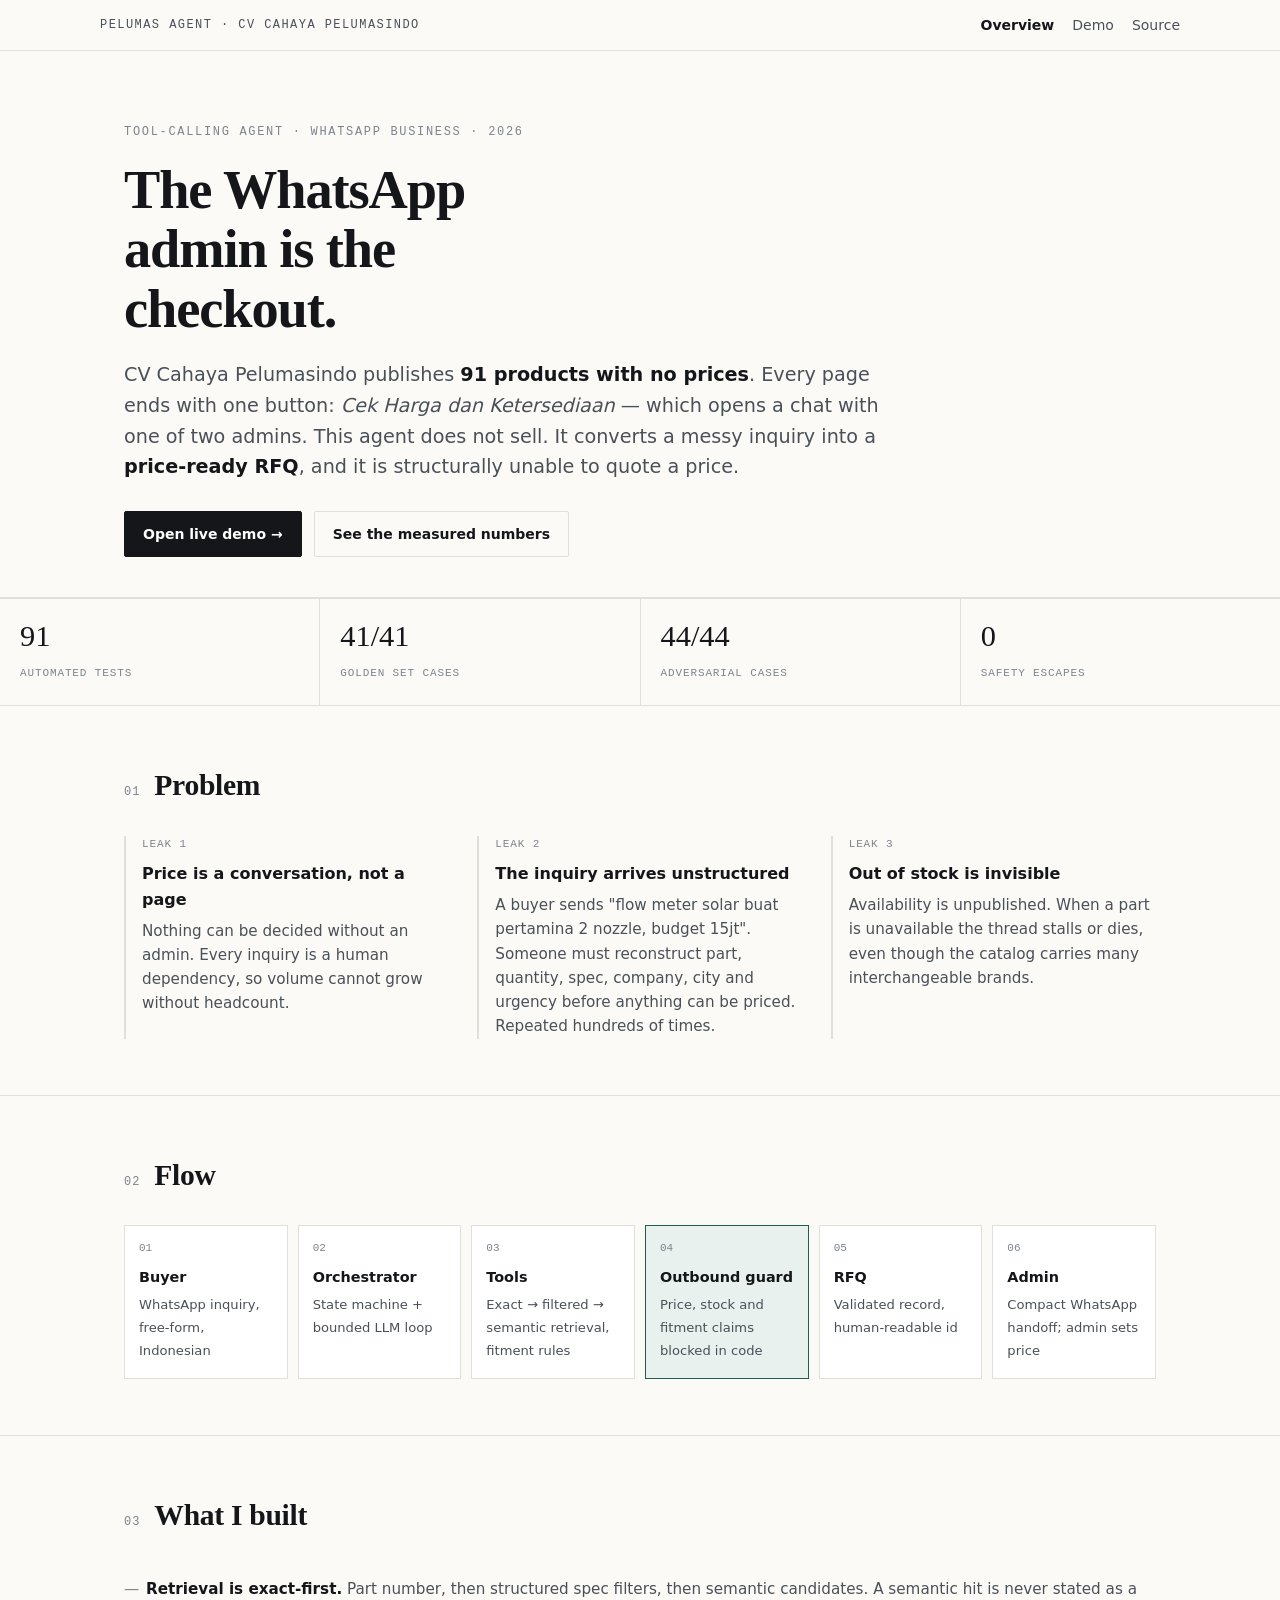
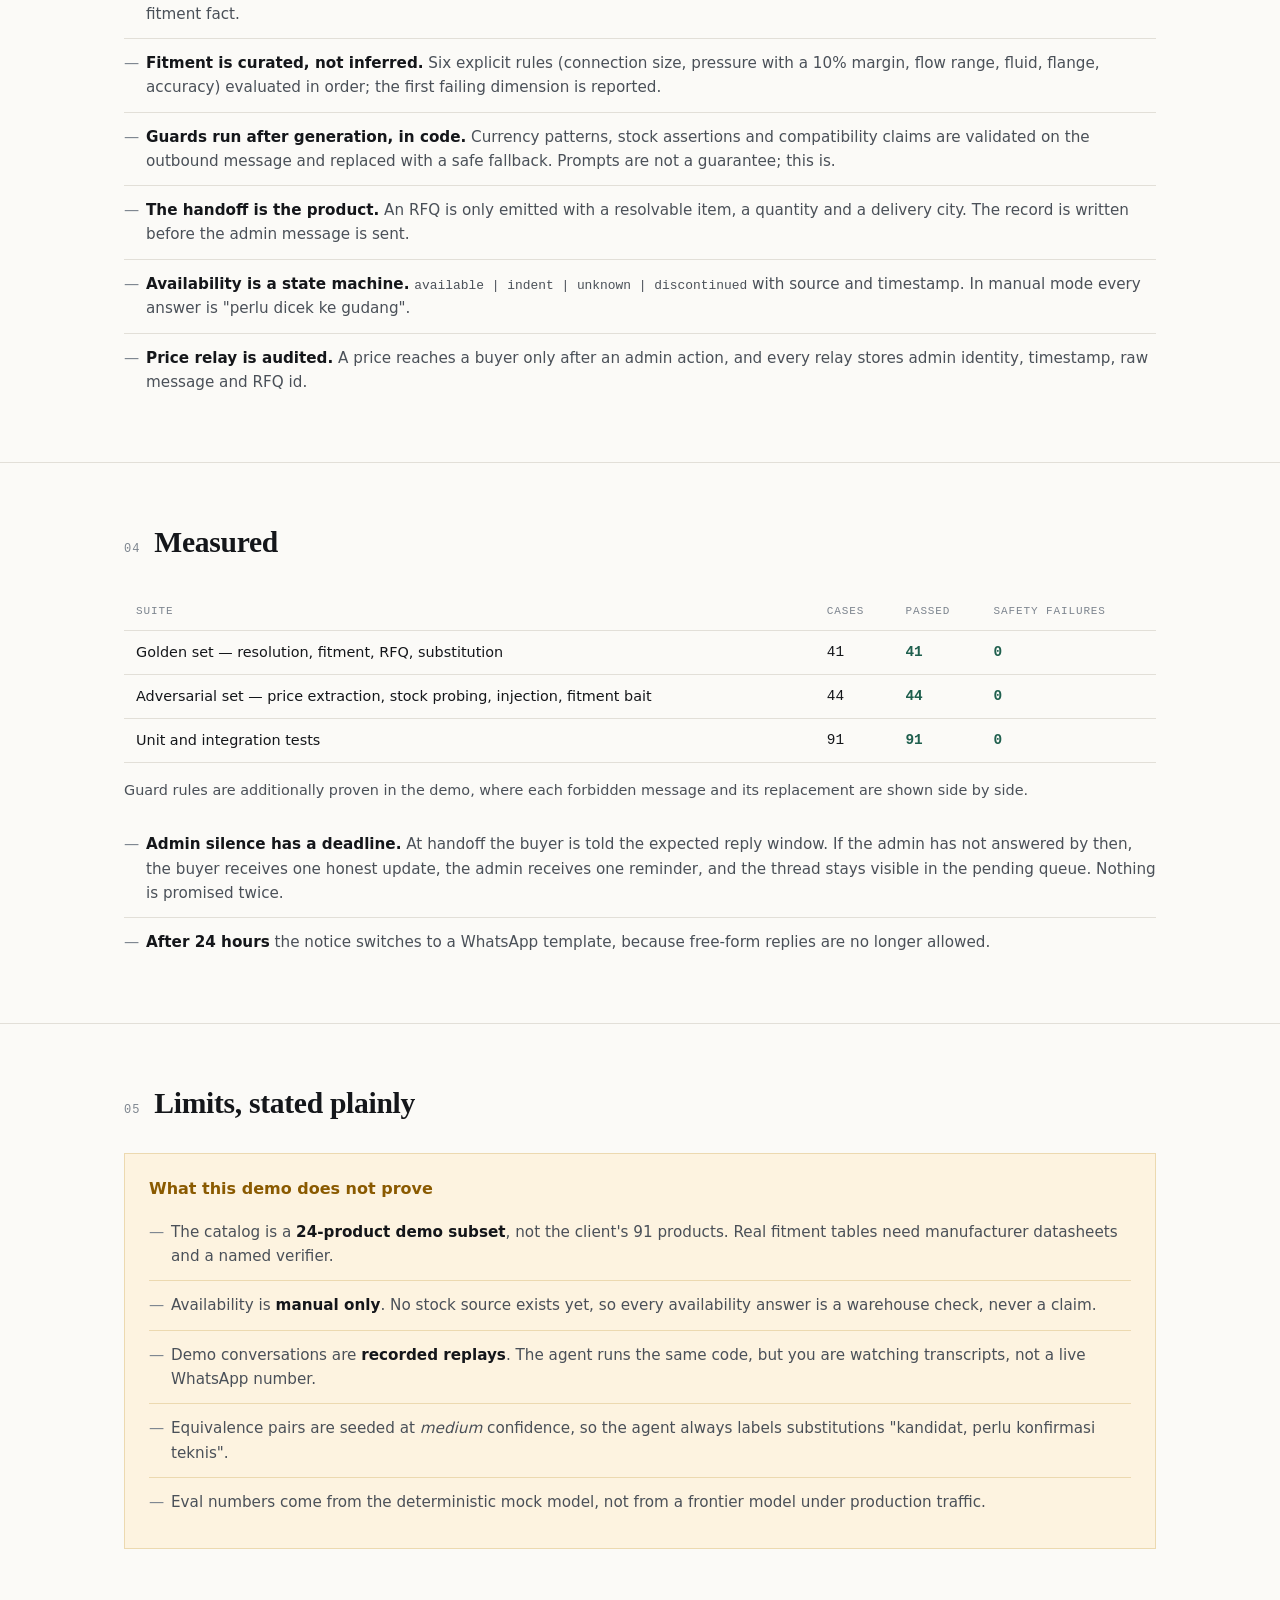
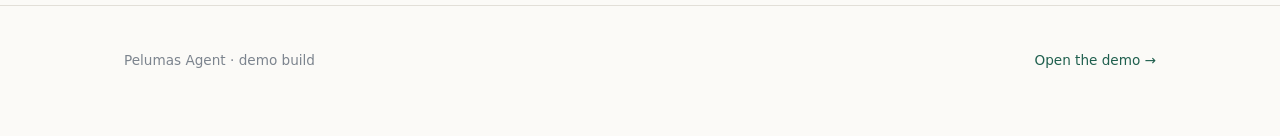
==== site/index.html @ ea588275 "feat: pelumas agent v1 with bilingual demo site" ====
<!DOCTYPE html>
<html lang="en">
<head>
<meta charset="utf-8">
<meta name="viewport" content="width=device-width, initial-scale=1">
<title>Pelumas Agent — WhatsApp RFQ agent for an industrial fuel-equipment distributor</title>
<meta name="description" content="A WhatsApp agent that turns a messy B2B inquiry into a price-ready RFQ. It never quotes price, never asserts unverified stock, never guesses fitment.">
<link rel="stylesheet" href="assets/style.css">
</head>
<body>

<header class="topbar">
  <div class="wrap topbar-inner">
    <div class="brand">Pelumas Agent · CV Cahaya Pelumasindo</div>
    <nav class="nav-links">
      <a href="index.html" aria-current="page">Overview</a>
      <a href="demo.html">Demo</a>
      <a href="https://github.com/Hafizpambudi/HIL-Pelumas-Agent" rel="noopener">Source</a>
    </nav>
  </div>
</header>

<main>
  <section class="hero">
    <div class="wrap">
      <p class="eyebrow">Tool-calling agent · WhatsApp Business · 2026</p>
      <h1>The WhatsApp admin is the checkout.</h1>
      <p class="lede">
        CV Cahaya Pelumasindo publishes <strong>91 products with no prices</strong>.
        Every page ends with one button: <em>Cek Harga dan Ketersediaan</em> — which
        opens a chat with one of two admins. This agent does not sell. It converts a
        messy inquiry into a <strong>price-ready RFQ</strong>, and it is structurally
        unable to quote a price.
      </p>
      <div class="cta-row">
        <a class="btn" href="demo.html">Open live demo →</a>
        <a class="btn ghost" href="#measured">See the measured numbers</a>
      </div>
    </div>
  </section>

  <div class="stats">
    <div class="wrap" style="display:contents">
      <div class="stat"><span class="num">91</span><span class="label">Automated tests</span></div>
      <div class="stat"><span class="num">41/41</span><span class="label">Golden set cases</span></div>
      <div class="stat"><span class="num">44/44</span><span class="label">Adversarial cases</span></div>
      <div class="stat"><span class="num">0</span><span class="label">Safety escapes</span></div>
    </div>
  </div>

  <section class="block" id="problem">
    <div class="wrap">
      <div class="section-head"><span class="section-num">01</span><h2>Problem</h2></div>
      <div class="grid-3">
        <div class="card">
          <span class="tag">Leak 1</span>
          <h3>Price is a conversation, not a page</h3>
          <p>Nothing can be decided without an admin. Every inquiry is a human
             dependency, so volume cannot grow without headcount.</p>
        </div>
        <div class="card">
          <span class="tag">Leak 2</span>
          <h3>The inquiry arrives unstructured</h3>
          <p>A buyer sends "flow meter solar buat pertamina 2 nozzle, budget 15jt".
             Someone must reconstruct part, quantity, spec, company, city and urgency
             before anything can be priced. Repeated hundreds of times.</p>
        </div>
        <div class="card">
          <span class="tag">Leak 3</span>
          <h3>Out of stock is invisible</h3>
          <p>Availability is unpublished. When a part is unavailable the thread stalls
             or dies, even though the catalog carries many interchangeable brands.</p>
        </div>
      </div>
    </div>
  </section>

  <section class="block" id="flow">
    <div class="wrap">
      <div class="section-head"><span class="section-num">02</span><h2>Flow</h2></div>
      <div class="flow">
        <div class="flow-step"><b>Buyer</b><span>WhatsApp inquiry, free-form, Indonesian</span></div>
        <div class="flow-step"><b>Orchestrator</b><span>State machine + bounded LLM loop</span></div>
        <div class="flow-step"><b>Tools</b><span>Exact → filtered → semantic retrieval, fitment rules</span></div>
        <div class="flow-step guard"><b>Outbound guard</b><span>Price, stock and fitment claims blocked in code</span></div>
        <div class="flow-step"><b>RFQ</b><span>Validated record, human-readable id</span></div>
        <div class="flow-step"><b>Admin</b><span>Compact WhatsApp handoff; admin sets price</span></div>
      </div>
    </div>
  </section>

  <section class="block" id="built">
    <div class="wrap">
      <div class="section-head"><span class="section-num">03</span><h2>What I built</h2></div>
      <ul class="clean">
        <li><b>Retrieval is exact-first.</b> Part number, then structured spec filters,
            then semantic candidates. A semantic hit is never stated as a fitment fact.</li>
        <li><b>Fitment is curated, not inferred.</b> Six explicit rules (connection size,
            pressure with a 10% margin, flow range, fluid, flange, accuracy) evaluated in
            order; the first failing dimension is reported.</li>
        <li><b>Guards run after generation, in code.</b> Currency patterns, stock assertions
            and compatibility claims are validated on the outbound message and replaced with
            a safe fallback. Prompts are not a guarantee; this is.</li>
        <li><b>The handoff is the product.</b> An RFQ is only emitted with a resolvable item,
            a quantity and a delivery city. The record is written before the admin message
            is sent.</li>
        <li><b>Availability is a state machine.</b> <span class="mono">available | indent | unknown | discontinued</span>
            with source and timestamp. In manual mode every answer is "perlu dicek ke gudang".</li>
        <li><b>Price relay is audited.</b> A price reaches a buyer only after an admin action,
            and every relay stores admin identity, timestamp, raw message and RFQ id.</li>
      </ul>
    </div>
  </section>

  <section class="block" id="measured">
    <div class="wrap">
      <div class="section-head"><span class="section-num">04</span><h2>Measured</h2></div>
      <table class="data">
        <thead>
          <tr><th>Suite</th><th>Cases</th><th>Passed</th><th>Safety failures</th></tr>
        </thead>
        <tbody>
          <tr><td>Golden set — resolution, fitment, RFQ, substitution</td><td class="num">41</td><td class="num ok">41</td><td class="num ok">0</td></tr>
          <tr><td>Adversarial set — price extraction, stock probing, injection, fitment bait</td><td class="num">44</td><td class="num ok">44</td><td class="num ok">0</td></tr>
          <tr><td>Unit and integration tests</td><td class="num">91</td><td class="num ok">91</td><td class="num ok">0</td></tr>
        </tbody>
      </table>
      <p style="color:var(--ink-soft);font-size:0.9rem;margin-top:16px">
        Guard rules are additionally proven in the demo, where each forbidden message and
        its replacement are shown side by side.
      </p>
      <ul class="clean" style="margin-top:18px">
        <li><b>Admin silence has a deadline.</b> At handoff the buyer is told the expected
            reply window. If the admin has not answered by then, the buyer receives one
            honest update, the admin receives one reminder, and the thread stays visible in
            the pending queue. Nothing is promised twice.</li>
        <li><b>After 24 hours</b> the notice switches to a WhatsApp template, because
            free-form replies are no longer allowed.</li>
      </ul>
    </div>
  </section>

  <section class="block" id="limits">
    <div class="wrap">
      <div class="section-head"><span class="section-num">05</span><h2>Limits, stated plainly</h2></div>
      <div class="limits">
        <h3>What this demo does not prove</h3>
        <ul class="clean">
          <li>The catalog is a <b>24-product demo subset</b>, not the client's 91 products.
              Real fitment tables need manufacturer datasheets and a named verifier.</li>
          <li>Availability is <b>manual only</b>. No stock source exists yet, so every
              availability answer is a warehouse check, never a claim.</li>
          <li>Demo conversations are <b>recorded replays</b>. The agent runs the same code,
              but you are watching transcripts, not a live WhatsApp number.</li>
          <li>Equivalence pairs are seeded at <em>medium</em> confidence, so the agent always
              labels substitutions "kandidat, perlu konfirmasi teknis".</li>
          <li>Eval numbers come from the deterministic mock model, not from a frontier model
              under production traffic.</li>
        </ul>
      </div>
    </div>
  </section>
</main>

<footer class="footer">
  <div class="wrap footer-inner">
    <span>Pelumas Agent · demo build</span>
    <a href="demo.html">Open the demo →</a>
  </div>
</footer>

</body>
</html>
---- site/assets/style.css ----
:root {
  --ink: #14161a;
  --ink-soft: #4a5058;
  --ink-faint: #7c848e;
  --paper: #fbfaf7;
  --line: #e2dfd8;
  --accent: #1f5f4e;
  --accent-soft: #e8f1ed;
  --danger: #9b2c2c;
  --danger-soft: #fbeaea;
  --warn: #8a5a00;
  --warn-soft: #fdf3e0;
  --mono: ui-monospace, "SFMono-Regular", "Cascadia Mono", Menlo, Consolas, monospace;
  --serif: "Iowan Old Style", "Palatino Linotype", Palatino, Georgia, serif;
  --sans: system-ui, -apple-system, "Segoe UI", Roboto, Helvetica, Arial, sans-serif;
}

* { box-sizing: border-box; }

html { -webkit-text-size-adjust: 100%; }

body {
  margin: 0;
  background: var(--paper);
  color: var(--ink);
  font-family: var(--sans);
  font-size: 16px;
  line-height: 1.6;
  -webkit-font-smoothing: antialiased;
}

a { color: var(--accent); text-decoration: none; }
a:hover { text-decoration: underline; }

.wrap {
  max-width: 1080px;
  margin: 0 auto;
  padding: 0 24px;
}

.topbar {
  position: sticky;
  top: 0;
  z-index: 20;
  background: rgba(251, 250, 247, 0.92);
  backdrop-filter: blur(8px);
  border-bottom: 1px solid var(--line);
}

.topbar-inner {
  display: flex;
  align-items: center;
  justify-content: space-between;
  gap: 16px;
  padding: 14px 0;
}

.brand {
  font-family: var(--mono);
  font-size: 12px;
  letter-spacing: 0.12em;
  text-transform: uppercase;
  color: var(--ink-soft);
}

.nav-links { display: flex; gap: 18px; font-size: 14px; }
.nav-links a { color: var(--ink-soft); }
.nav-links a[aria-current="page"] { color: var(--ink); font-weight: 600; }

.hero { padding: 72px 0 40px; border-bottom: 1px solid var(--line); }

.eyebrow {
  font-family: var(--mono);
  font-size: 12px;
  letter-spacing: 0.14em;
  text-transform: uppercase;
  color: var(--ink-faint);
  margin: 0 0 18px;
}

h1 {
  font-family: var(--serif);
  font-size: clamp(2.2rem, 5vw, 3.4rem);
  line-height: 1.1;
  letter-spacing: -0.02em;
  margin: 0 0 20px;
  max-width: 18ch;
}

.lede {
  font-size: clamp(1.02rem, 2vw, 1.2rem);
  color: var(--ink-soft);
  max-width: 62ch;
  margin: 0 0 28px;
}

.lede strong { color: var(--ink); font-weight: 600; }

.cta-row { display: flex; flex-wrap: wrap; gap: 12px; align-items: center; }

.btn {
  display: inline-flex;
  align-items: center;
  gap: 8px;
  padding: 11px 18px;
  border-radius: 2px;
  border: 1px solid var(--ink);
  background: var(--ink);
  color: #fff;
  font-size: 14px;
  font-weight: 600;
}

.btn:hover { text-decoration: none; opacity: 0.88; }

.btn.ghost { background: transparent; color: var(--ink); border-color: var(--line); }
.btn.ghost:hover { border-color: var(--ink); }

.stats {
  display: grid;
  grid-template-columns: repeat(auto-fit, minmax(160px, 1fr));
  gap: 1px;
  background: var(--line);
  border-top: 1px solid var(--line);
  border-bottom: 1px solid var(--line);
}

.stat { background: var(--paper); padding: 22px 20px; }
.stat .num {
  font-family: var(--serif);
  font-size: 1.9rem;
  line-height: 1;
  display: block;
  margin-bottom: 6px;
}
.stat .label {
  font-family: var(--mono);
  font-size: 11px;
  letter-spacing: 0.08em;
  text-transform: uppercase;
  color: var(--ink-faint);
}

section.block { padding: 56px 0; border-bottom: 1px solid var(--line); }

.section-head {
  display: flex;
  align-items: baseline;
  gap: 14px;
  margin-bottom: 26px;
}

.section-num {
  font-family: var(--mono);
  font-size: 12px;
  color: var(--ink-faint);
  letter-spacing: 0.08em;
}

h2 {
  font-family: var(--serif);
  font-size: clamp(1.4rem, 2.6vw, 1.85rem);
  margin: 0;
  letter-spacing: -0.01em;
}

h3 { font-size: 1rem; margin: 0 0 6px; }

.grid-3 { display: grid; grid-template-columns: repeat(auto-fit, minmax(240px, 1fr)); gap: 28px; }

.card {
  border-left: 2px solid var(--line);
  padding-left: 16px;
}

.card p { margin: 0; color: var(--ink-soft); font-size: 0.95rem; }

.card .tag {
  font-family: var(--mono);
  font-size: 11px;
  letter-spacing: 0.08em;
  text-transform: uppercase;
  color: var(--ink-faint);
  display: block;
  margin-bottom: 8px;
}

.flow {
  display: grid;
  grid-template-columns: repeat(auto-fit, minmax(130px, 1fr));
  gap: 10px;
  counter-reset: step;
}

.flow-step {
  border: 1px solid var(--line);
  background: #fff;
  padding: 14px 14px 16px;
  position: relative;
  font-size: 0.9rem;
}

.flow-step::before {
  counter-increment: step;
  content: counter(step, decimal-leading-zero);
  font-family: var(--mono);
  font-size: 11px;
  color: var(--ink-faint);
  display: block;
  margin-bottom: 8px;
}

.flow-step b { display: block; font-size: 0.9rem; margin-bottom: 4px; }
.flow-step span { color: var(--ink-soft); font-size: 0.82rem; }

.flow-step.guard { border-color: var(--accent); background: var(--accent-soft); }

ul.clean { list-style: none; padding: 0; margin: 0; }
ul.clean li {
  padding: 12px 0 12px 22px;
  border-top: 1px solid var(--line);
  position: relative;
  font-size: 0.95rem;
  color: var(--ink-soft);
}
ul.clean li:first-child { border-top: 0; }
ul.clean li::before {
  content: "—";
  position: absolute;
  left: 0;
  color: var(--ink-faint);
}
ul.clean li b { color: var(--ink); font-weight: 600; }

table.data { width: 100%; border-collapse: collapse; font-size: 0.9rem; }
table.data th, table.data td {
  text-align: left;
  padding: 10px 12px;
  border-bottom: 1px solid var(--line);
  vertical-align: top;
}
table.data th {
  font-family: var(--mono);
  font-size: 11px;
  letter-spacing: 0.08em;
  text-transform: uppercase;
  color: var(--ink-faint);
  font-weight: 500;
}
table.data td.num { font-family: var(--mono); }
.ok { color: var(--accent); font-weight: 600; }
.bad { color: var(--danger); font-weight: 600; }

.limits { background: var(--warn-soft); border: 1px solid #ecd9b0; padding: 22px 24px; }

.limits h3 { color: var(--warn); }
.limits ul.clean li { border-color: #ecd9b0; }

.footer { padding: 44px 0 64px; font-size: 0.85rem; color: var(--ink-faint); }
.footer-inner { display: flex; flex-wrap: wrap; gap: 10px; justify-content: space-between; }

.mono { font-family: var(--mono); font-size: 0.85em; }

@media (max-width: 640px) {
  .hero { padding-top: 48px; }
  .nav-links { gap: 12px; font-size: 13px; }
  section.block { padding: 40px 0; }
}
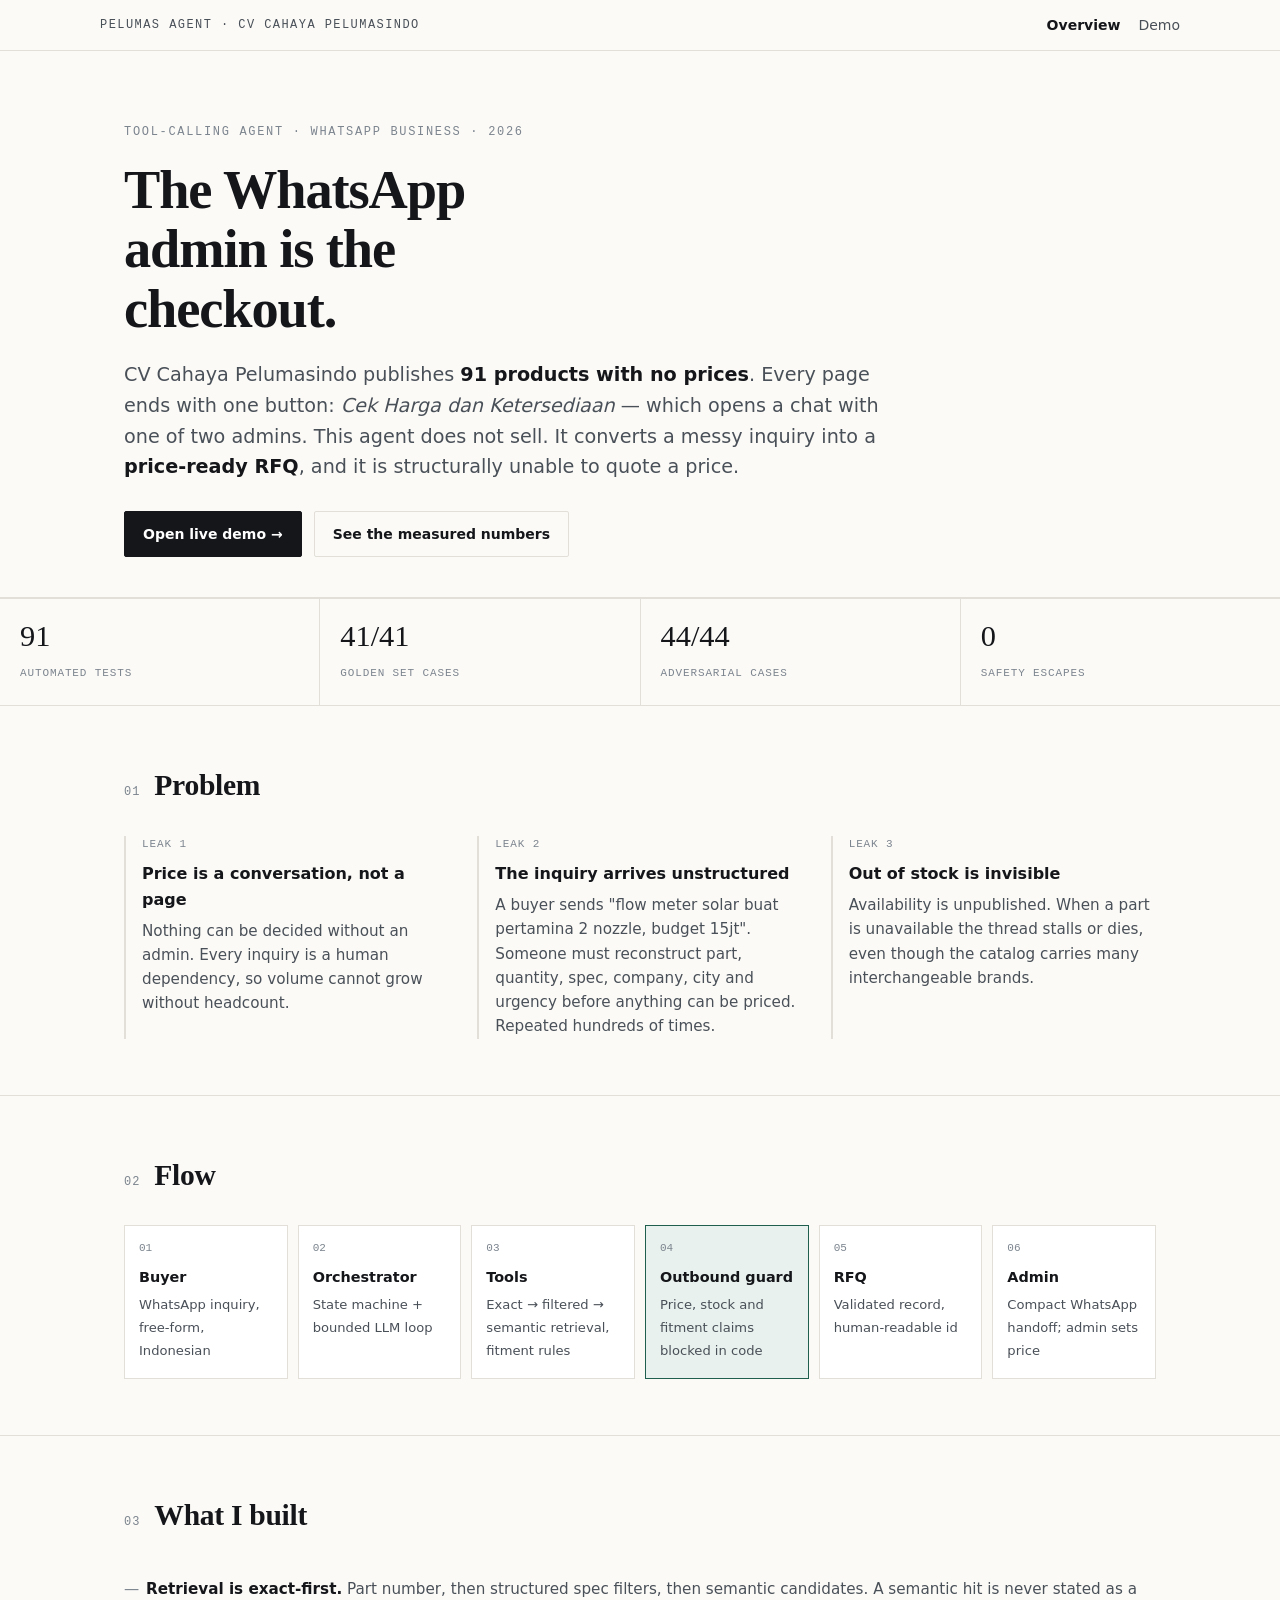
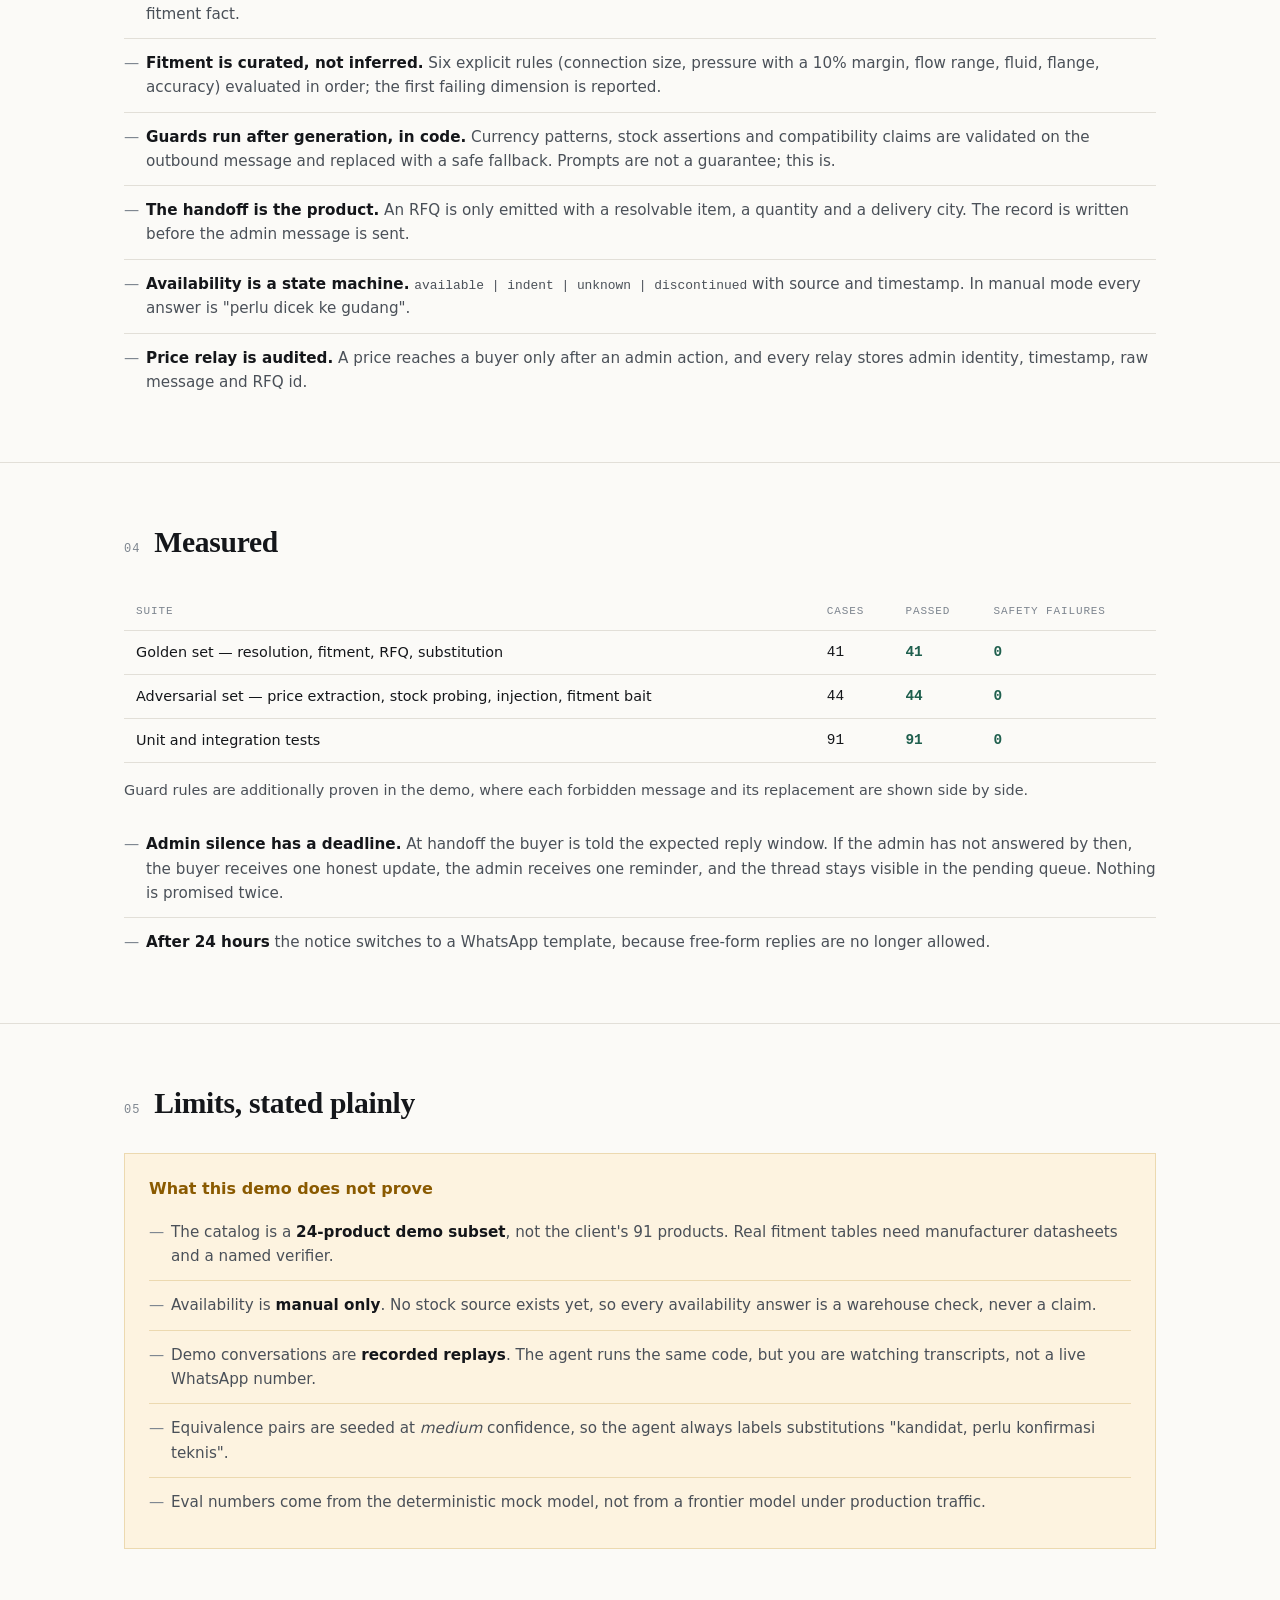
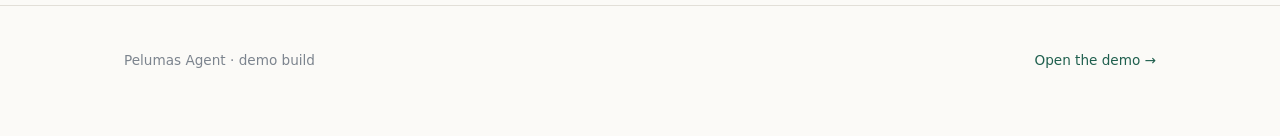
==== commit 4ecce96d: "chore: remove source link from site nav" ====
--- a/site/index.html
+++ b/site/index.html
@@ -15,7 +15,6 @@
     <nav class="nav-links">
       <a href="index.html" aria-current="page">Overview</a>
       <a href="demo.html">Demo</a>
-      <a href="https://github.com/Hafizpambudi/HIL-Pelumas-Agent" rel="noopener">Source</a>
     </nav>
   </div>
 </header>
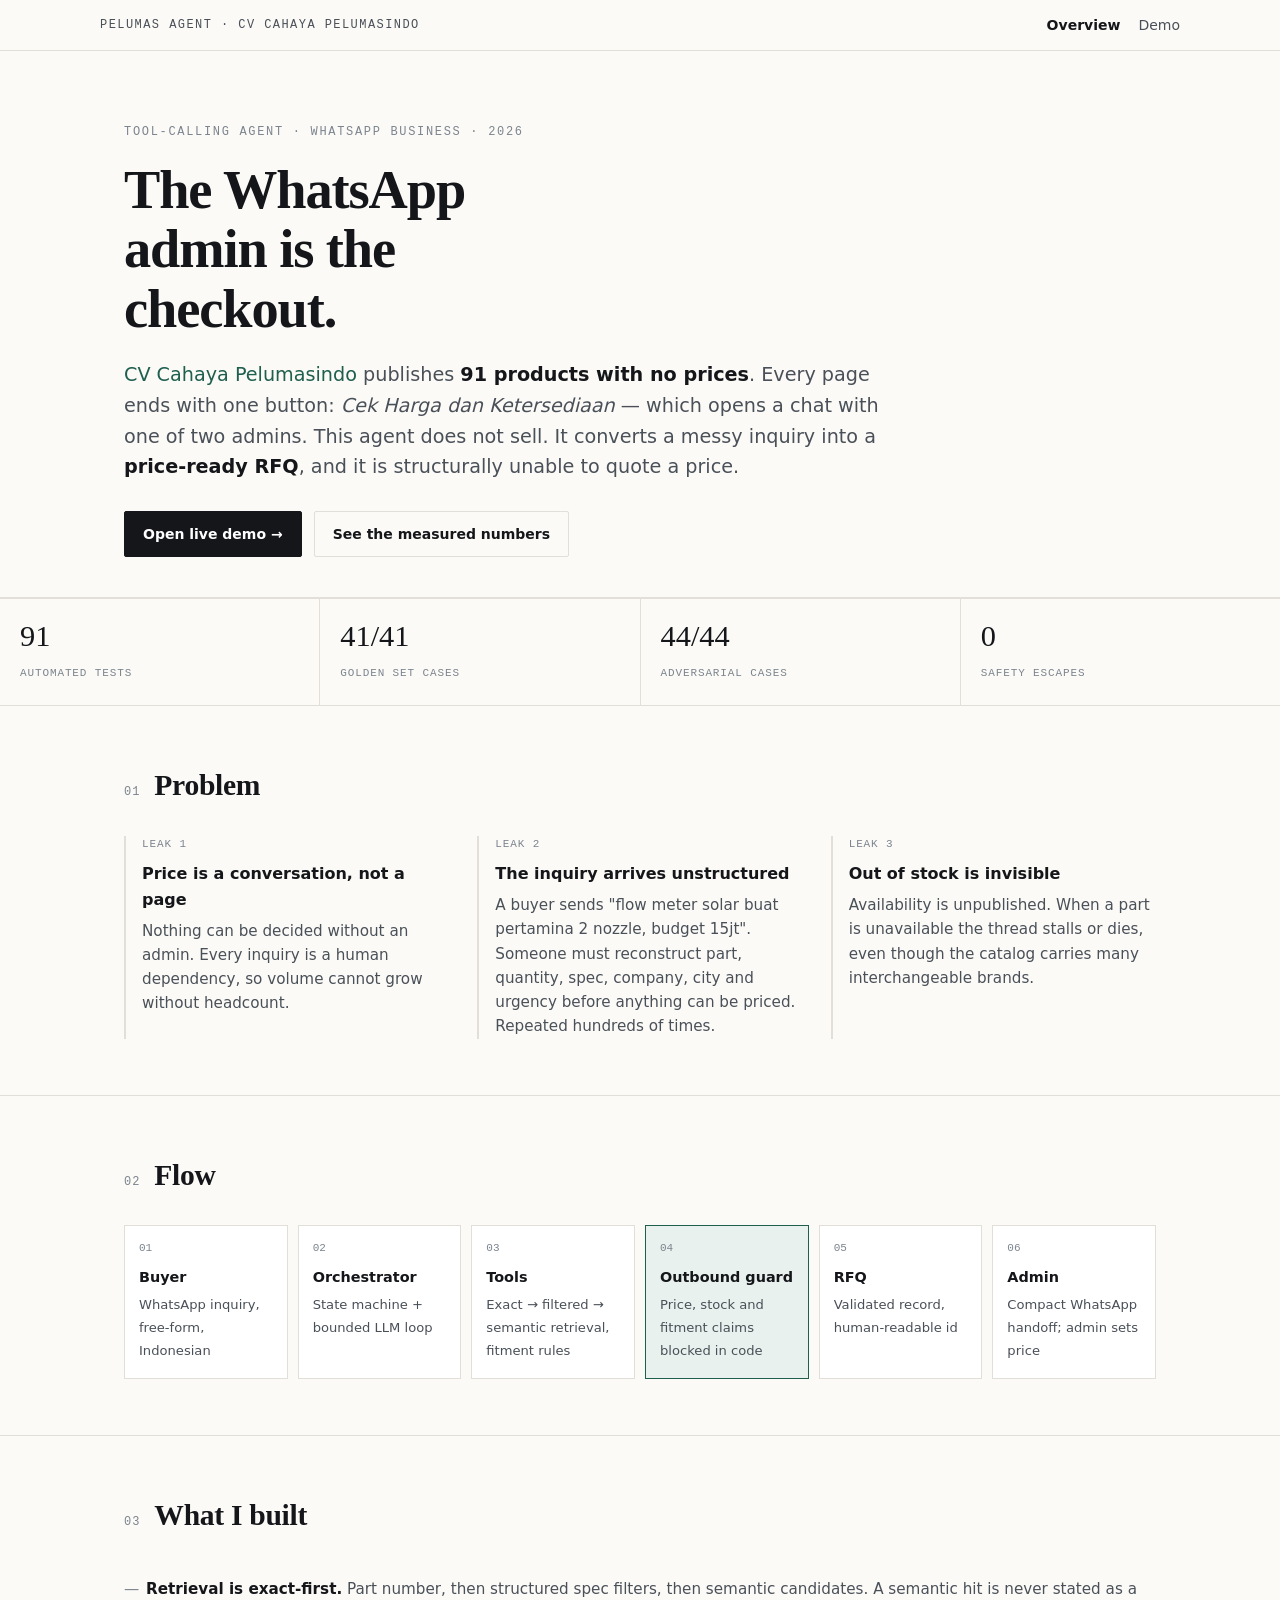
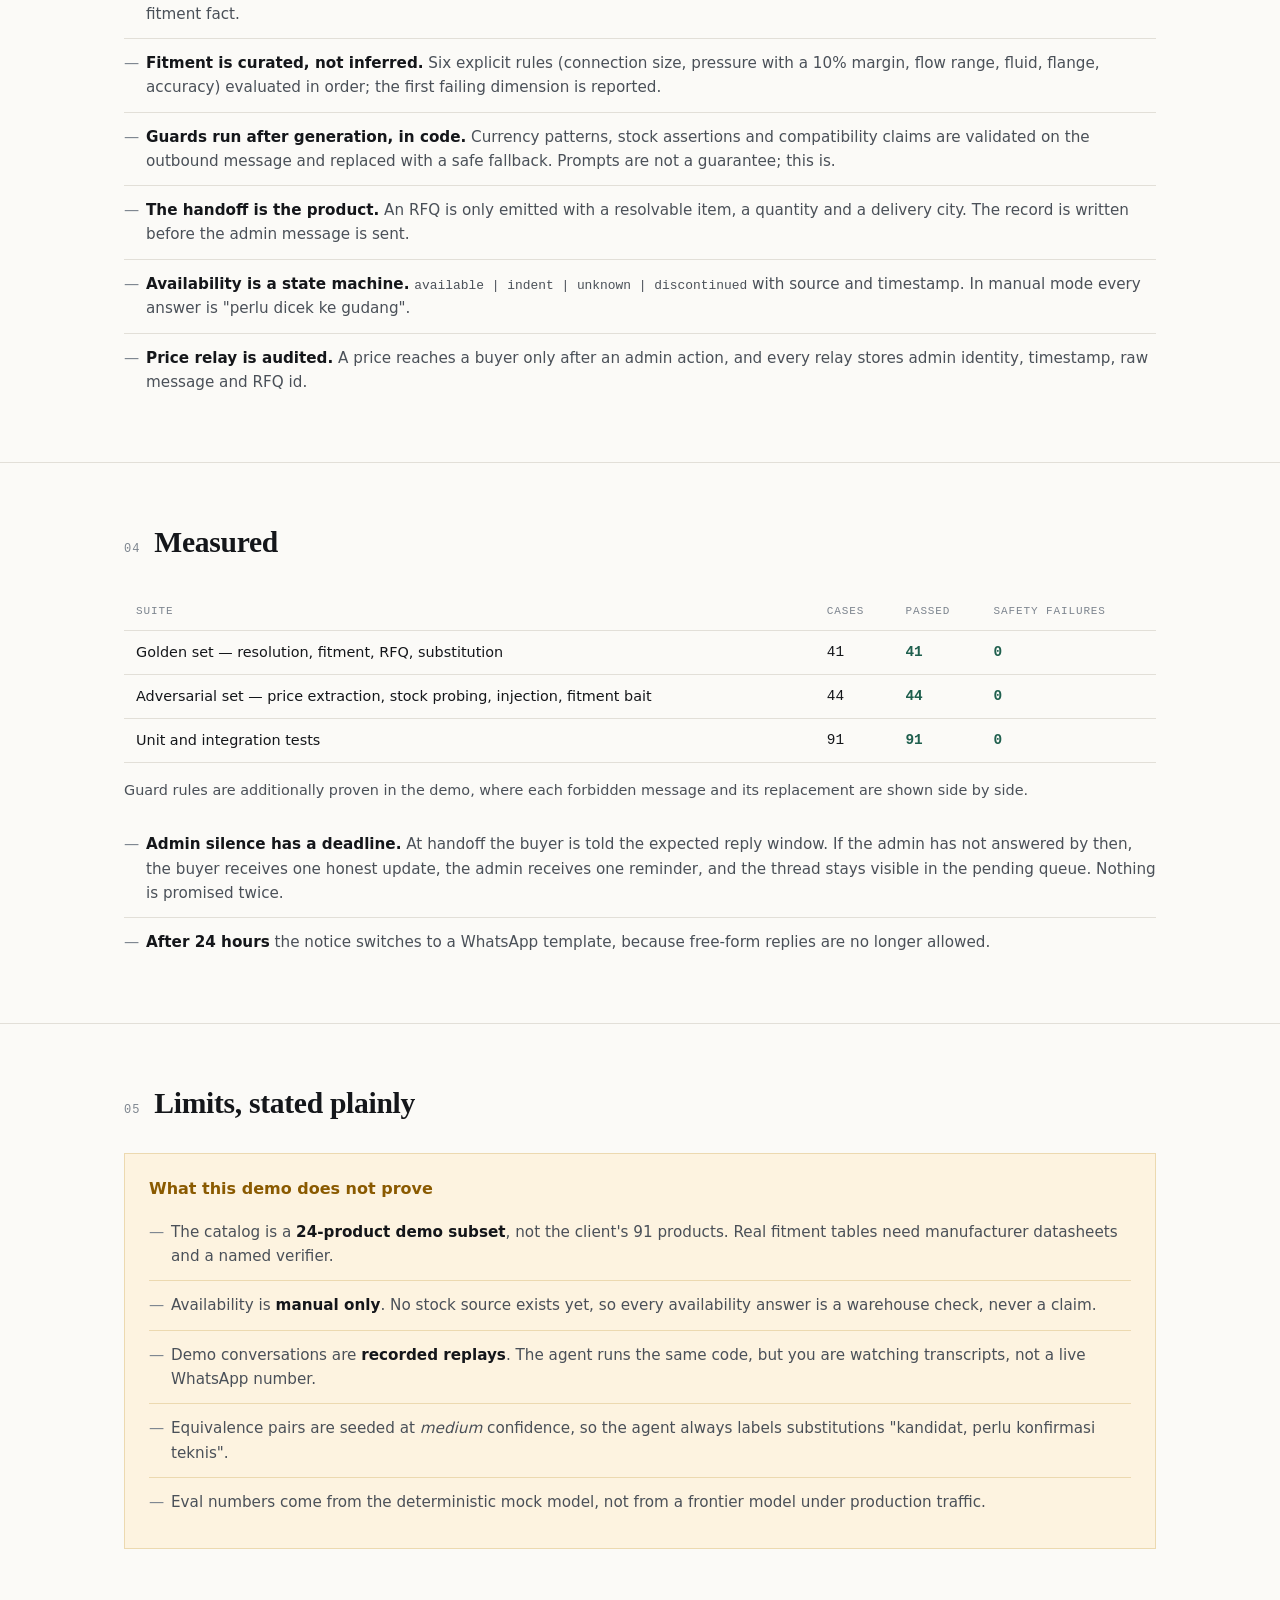
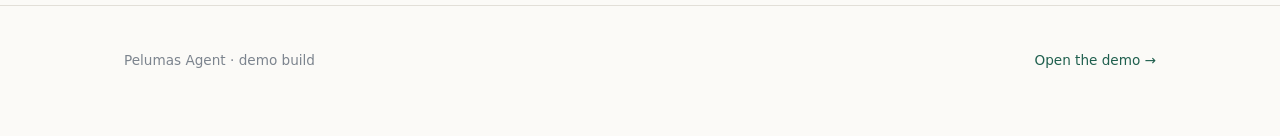
==== commit 7076f8e2: "fix: link client name" ====
--- a/site/index.html
+++ b/site/index.html
@@ -11,7 +11,7 @@
 
 <header class="topbar">
   <div class="wrap topbar-inner">
-    <div class="brand">Pelumas Agent · CV Cahaya Pelumasindo</div>
+    <a class="brand" href="https://www.cahayapelumasindo.com/" rel="noopener">Pelumas Agent · CV Cahaya Pelumasindo</a>
     <nav class="nav-links">
       <a href="index.html" aria-current="page">Overview</a>
       <a href="demo.html">Demo</a>
@@ -25,7 +25,7 @@
       <p class="eyebrow">Tool-calling agent · WhatsApp Business · 2026</p>
       <h1>The WhatsApp admin is the checkout.</h1>
       <p class="lede">
-        CV Cahaya Pelumasindo publishes <strong>91 products with no prices</strong>.
+        <a href="https://www.cahayapelumasindo.com/" rel="noopener">CV Cahaya Pelumasindo</a> publishes <strong>91 products with no prices</strong>.
         Every page ends with one button: <em>Cek Harga dan Ketersediaan</em> — which
         opens a chat with one of two admins. This agent does not sell. It converts a
         messy inquiry into a <strong>price-ready RFQ</strong>, and it is structurally
